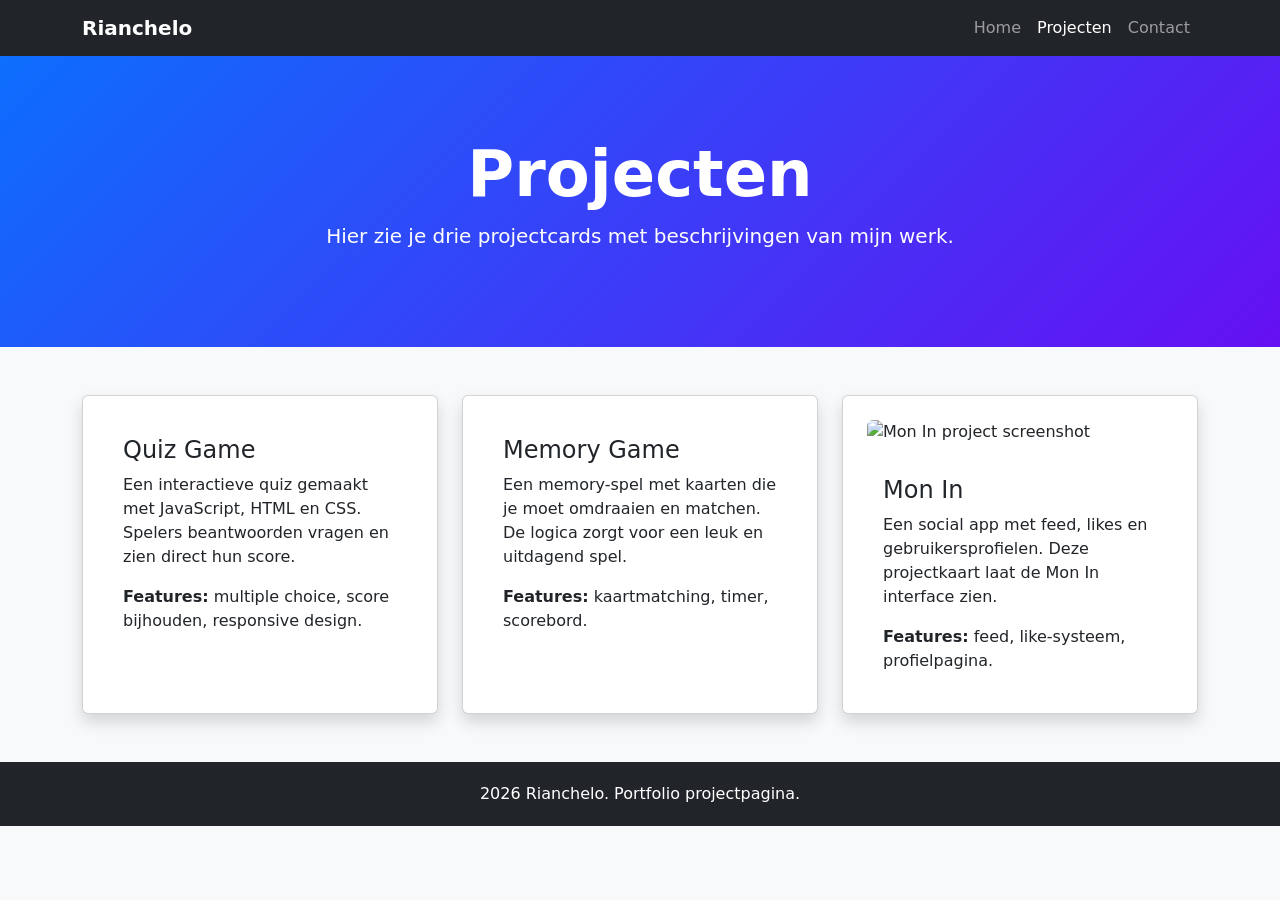
==== project.html @ e0364d9f "." ====
<!DOCTYPE html>
<html lang="nl">

<head>
    <meta charset="UTF-8">
    <meta name="viewport" content="width=device-width, initial-scale=1.0">
    <title>Projecten | Rianchelo</title>
    <link href="https://cdn.jsdelivr.net/npm/bootstrap@5.3.3/dist/css/bootstrap.min.css" rel="stylesheet">
    <style>
        body {
            background-color: #f8f9fa;
        }

        .hero {
            background: linear-gradient(135deg, #0d6efd, #6610f2);
            color: white;
            padding: 80px 0;
        }

        .card {
            transition: transform 0.3s;
        }

        .card:hover {
            transform: translateY(-5px);
        }

        footer {
            background: #212529;
            color: white;
            padding: 20px;
            text-align: center;
        }
    </style>
</head>

<body>
    <nav class="navbar navbar-expand-lg navbar-dark bg-dark">
        <div class="container">
            <a class="navbar-brand fw-bold" href="index.html">Rianchelo</a>
            <button class="navbar-toggler" type="button" data-bs-toggle="collapse" data-bs-target="#menu">
                <span class="navbar-toggler-icon"></span>
            </button>
            <div class="collapse navbar-collapse" id="menu">
                <ul class="navbar-nav ms-auto">
                    <li class="nav-item">
                        <a class="nav-link" href="index.html">Home</a>
                    </li>
                    <li class="nav-item">
                        <a class="nav-link active" aria-current="page" href="project.html">Projecten</a>
                    </li>
                    <li class="nav-item">
                        <a class="nav-link" href="index.html#contact">Contact</a>
                    </li>
                </ul>
            </div>
        </div>
    </nav>

    <section class="hero text-center">
        <div class="container">
            <h1 class="display-3 fw-bold">Projecten</h1>
            <p class="lead">Hier zie je drie projectcards met beschrijvingen van mijn werk.</p>
        </div>
    </section>

    <section class="py-5">
        <div class="container">
            <div class="row gy-4">
                <div class="col-md-4">
                    <div class="card shadow h-100 p-4">
                        <div class="card-body">
                            <h4 class="card-title">Quiz Game</h4>
                            <p class="card-text">Een interactieve quiz gemaakt met JavaScript, HTML en CSS. Spelers
                                beantwoorden vragen en zien direct hun score.</p>
                            <p class="mb-0"><strong>Features:</strong> multiple choice, score bijhouden, responsive
                                design.</p>
                        </div>
                    </div>
                </div>
                <div class="col-md-4">
                    <div class="card shadow h-100 p-4">
                        <div class="card-body">
                            <h4 class="card-title">Memory Game</h4>
                            <p class="card-text">Een memory-spel met kaarten die je moet omdraaien en matchen. De logica
                                zorgt voor een leuk en uitdagend spel.</p>
                            <p class="mb-0"><strong>Features:</strong> kaartmatching, timer, scorebord.</p>
                        </div>
                    </div>
                </div>
                <div class="col-md-4">
                    <div class="card shadow h-100 p-4">
                        <img src="https://via.placeholder.com/600x320?text=Mon+In+Screenshot"
                            alt="Mon In project screenshot" class="img-fluid rounded mb-3">
                        <div class="card-body">
                            <h4 class="card-title">Mon In</h4>
                            <p class="card-text">Een social app met feed, likes en gebruikersprofielen. Deze
                                projectkaart laat de Mon In interface zien.</p>
                            <p class="mb-0"><strong>Features:</strong> feed, like-systeem, profielpagina.</p>
                        </div>
                    </div>
                </div>
            </div>
        </div>
    </section>

    <footer>
        <div class="container">
            <p class="mb-0">2026 Rianchelo. Portfolio projectpagina.</p>
        </div>
    </footer>

    <script src="https://cdn.jsdelivr.net/npm/bootstrap@5.3.3/dist/js/bootstrap.bundle.min.js"></script>
</body>

</html>
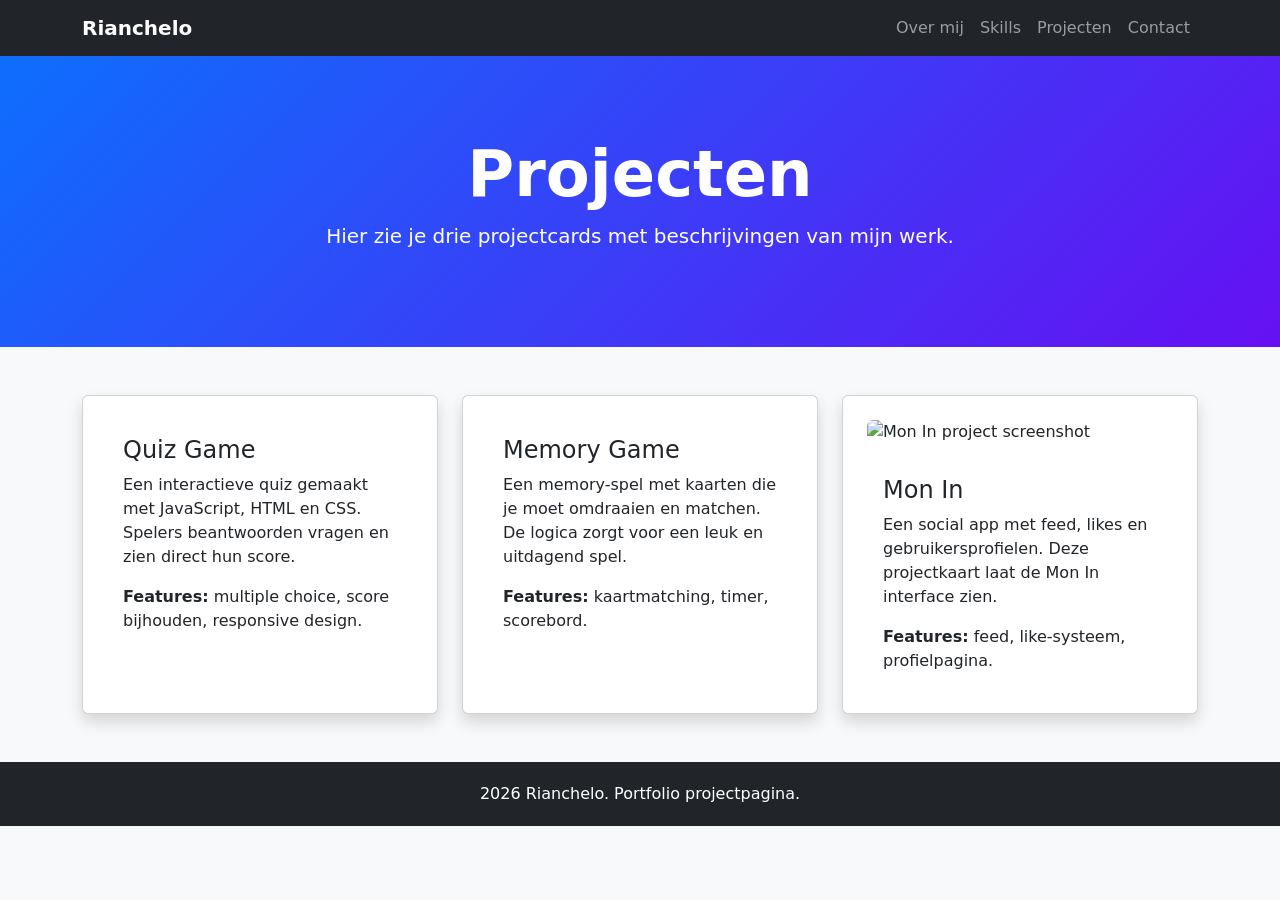
==== commit babf67b8: "Update project.html" ====
--- a/project.html
+++ b/project.html
@@ -35,22 +35,27 @@
 </head>
 
 <body>
-    <nav class="navbar navbar-expand-lg navbar-dark bg-dark">
+ <nav class="navbar navbar-expand-lg navbar-dark bg-dark">
         <div class="container">
-            <a class="navbar-brand fw-bold" href="index.html">Rianchelo</a>
+            <a class="navbar-brand fw-bold" href="#">Rianchelo</a>
+
             <button class="navbar-toggler" type="button" data-bs-toggle="collapse" data-bs-target="#menu">
                 <span class="navbar-toggler-icon"></span>
             </button>
+
             <div class="collapse navbar-collapse" id="menu">
                 <ul class="navbar-nav ms-auto">
                     <li class="nav-item">
-                        <a class="nav-link" href="index.html">Home</a>
+                        <a class="nav-link" href="#over">Over mij</a>
                     </li>
                     <li class="nav-item">
-                        <a class="nav-link active" aria-current="page" href="project.html">Projecten</a>
+                        <a class="nav-link" href="#skills">Skills</a>
                     </li>
                     <li class="nav-item">
-                        <a class="nav-link" href="index.html#contact">Contact</a>
+                        <a class="nav-link" href="project.html">Projecten</a>
+                    </li>
+                    <li class="nav-item">
+                        <a class="nav-link" href="#contact">Contact</a>
                     </li>
                 </ul>
             </div>
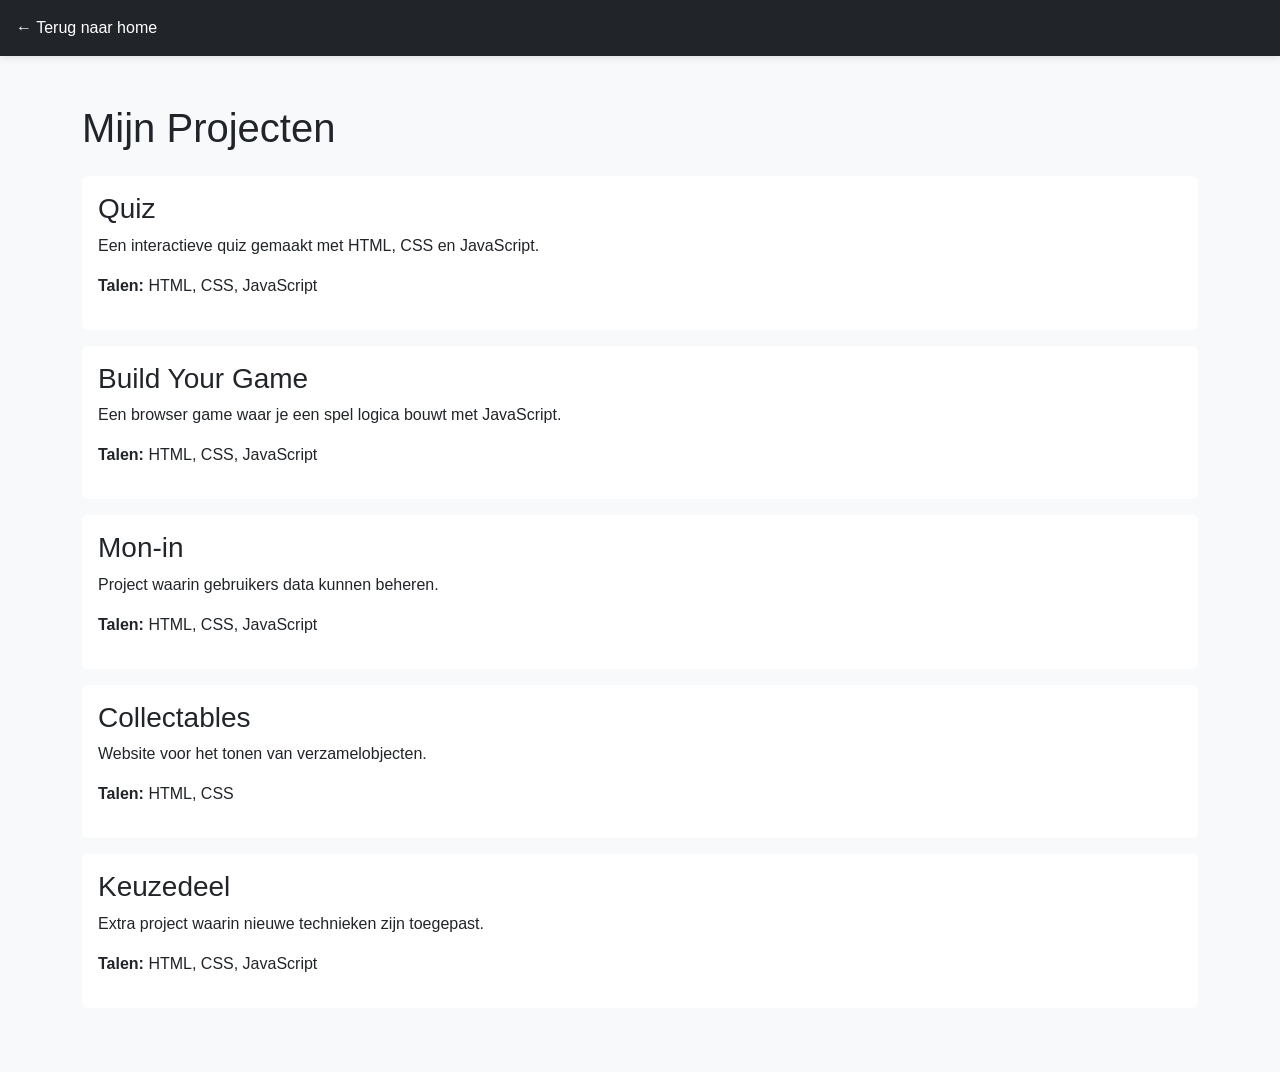
==== commit 33c73988: "ok" ====
--- a/project.html
+++ b/project.html
@@ -1,121 +1,54 @@
 <!DOCTYPE html>
 <html lang="nl">
-
 <head>
     <meta charset="UTF-8">
     <meta name="viewport" content="width=device-width, initial-scale=1.0">
     <title>Projecten | Rianchelo</title>
+
     <link href="https://cdn.jsdelivr.net/npm/bootstrap@5.3.3/dist/css/bootstrap.min.css" rel="stylesheet">
-    <style>
-        body {
-            background-color: #f8f9fa;
-        }
-
-        .hero {
-            background: linear-gradient(135deg, #0d6efd, #6610f2);
-            color: white;
-            padding: 80px 0;
-        }
-
-        .card {
-            transition: transform 0.3s;
-        }
-
-        .card:hover {
-            transform: translateY(-5px);
-        }
-
-        footer {
-            background: #212529;
-            color: white;
-            padding: 20px;
-            text-align: center;
-        }
-    </style>
 </head>
 
 <body>
- <nav class="navbar navbar-expand-lg navbar-dark bg-dark">
-        <div class="container">
-            <a class="navbar-brand fw-bold" href="#">Rianchelo</a>
 
-            <button class="navbar-toggler" type="button" data-bs-toggle="collapse" data-bs-target="#menu">
-                <span class="navbar-toggler-icon"></span>
-            </button>
+<nav class="navbar navbar-dark bg-dark p-3">
+    <a href="index.html" class="text-white text-decoration-none">← Terug naar home</a>
+</nav>
 
-            <div class="collapse navbar-collapse" id="menu">
-                <ul class="navbar-nav ms-auto">
-                    <li class="nav-item">
-                        <a class="nav-link" href="#over">Over mij</a>
-                    </li>
-                    <li class="nav-item">
-                        <a class="nav-link" href="#skills">Skills</a>
-                    </li>
-                    <li class="nav-item">
-                        <a class="nav-link" href="project.html">Projecten</a>
-                    </li>
-                    <li class="nav-item">
-                        <a class="nav-link" href="#contact">Contact</a>
-                    </li>
-                </ul>
-            </div>
-        </div>
-    </nav>
+<div class="container py-5">
 
-    <section class="hero text-center">
-        <div class="container">
-            <h1 class="display-3 fw-bold">Projecten</h1>
-            <p class="lead">Hier zie je drie projectcards met beschrijvingen van mijn werk.</p>
-        </div>
-    </section>
+    <h1 class="mb-4">Mijn Projecten</h1>
 
-    <section class="py-5">
-        <div class="container">
-            <div class="row gy-4">
-                <div class="col-md-4">
-                    <div class="card shadow h-100 p-4">
-                        <div class="card-body">
-                            <h4 class="card-title">Quiz Game</h4>
-                            <p class="card-text">Een interactieve quiz gemaakt met JavaScript, HTML en CSS. Spelers
-                                beantwoorden vragen en zien direct hun score.</p>
-                            <p class="mb-0"><strong>Features:</strong> multiple choice, score bijhouden, responsive
-                                design.</p>
-                        </div>
-                    </div>
-                </div>
-                <div class="col-md-4">
-                    <div class="card shadow h-100 p-4">
-                        <div class="card-body">
-                            <h4 class="card-title">Memory Game</h4>
-                            <p class="card-text">Een memory-spel met kaarten die je moet omdraaien en matchen. De logica
-                                zorgt voor een leuk en uitdagend spel.</p>
-                            <p class="mb-0"><strong>Features:</strong> kaartmatching, timer, scorebord.</p>
-                        </div>
-                    </div>
-                </div>
-                <div class="col-md-4">
-                    <div class="card shadow h-100 p-4">
-                        <img src="https://via.placeholder.com/600x320?text=Mon+In+Screenshot"
-                            alt="Mon In project screenshot" class="img-fluid rounded mb-3">
-                        <div class="card-body">
-                            <h4 class="card-title">Mon In</h4>
-                            <p class="card-text">Een social app met feed, likes en gebruikersprofielen. Deze
-                                projectkaart laat de Mon In interface zien.</p>
-                            <p class="mb-0"><strong>Features:</strong> feed, like-systeem, profielpagina.</p>
-                        </div>
-                    </div>
-                </div>
-            </div>
-        </div>
-    </section>
+    <div class="card p-3 mb-3">
+        <h3>Quiz</h3>
+        <p>Een interactieve quiz gemaakt met HTML, CSS en JavaScript.</p>
+        <p><strong>Talen:</strong> HTML, CSS, JavaScript</p>
+    </div>
 
-    <footer>
-        <div class="container">
-            <p class="mb-0">2026 Rianchelo. Portfolio projectpagina.</p>
-        </div>
-    </footer>
+    <div class="card p-3 mb-3">
+        <h3>Build Your Game</h3>
+        <p>Een browser game waar je een spel logica bouwt met JavaScript.</p>
+        <p><strong>Talen:</strong> HTML, CSS, JavaScript</p>
+    </div>
 
-    <script src="https://cdn.jsdelivr.net/npm/bootstrap@5.3.3/dist/js/bootstrap.bundle.min.js"></script>
+    <div class="card p-3 mb-3">
+        <h3>Mon-in</h3>
+        <p>Project waarin gebruikers data kunnen beheren.</p>
+        <p><strong>Talen:</strong> HTML, CSS, JavaScript</p>
+    </div>
+
+    <div class="card p-3 mb-3">
+        <h3>Collectables</h3>
+        <p>Website voor het tonen van verzamelobjecten.</p>
+        <p><strong>Talen:</strong> HTML, CSS</p>
+    </div>
+
+    <div class="card p-3 mb-3">
+        <h3>Keuzedeel</h3>
+        <p>Extra project waarin nieuwe technieken zijn toegepast.</p>
+        <p><strong>Talen:</strong> HTML, CSS, JavaScript</p>
+    </div>
+
+</div>
+<link rel="stylesheet" href="style.css">
 </body>
-
 </html>
--- a/style.css
+++ b/style.css
@@ -0,0 +1,43 @@
+body {
+    background-color: #f8f9fa;
+    font-family: Arial, sans-serif;
+}
+
+.navbar {
+    box-shadow: 0 2px 8px rgba(0,0,0,0.1);
+}
+
+.hero {
+    background: linear-gradient(135deg, #0d6efd, #6610f2);
+    color: white;
+    padding: 100px 0;
+}
+
+
+.card {
+    transition: transform 0.3s ease, box-shadow 0.3s ease;
+    border: none;
+}
+
+.card:hover {
+    transform: translateY(-5px);
+    box-shadow: 0 10px 20px rgba(0,0,0,0.1);
+}
+
+
+.btn-primary {
+    background-color: #0d6efd;
+    border: none;
+}
+
+.btn-primary:hover {
+    background-color: #0b5ed7;
+}
+
+footer {
+    background: #212529;
+    color: white;
+    text-align: center;
+    padding: 20px;
+    margin-top: 50px;
+}
